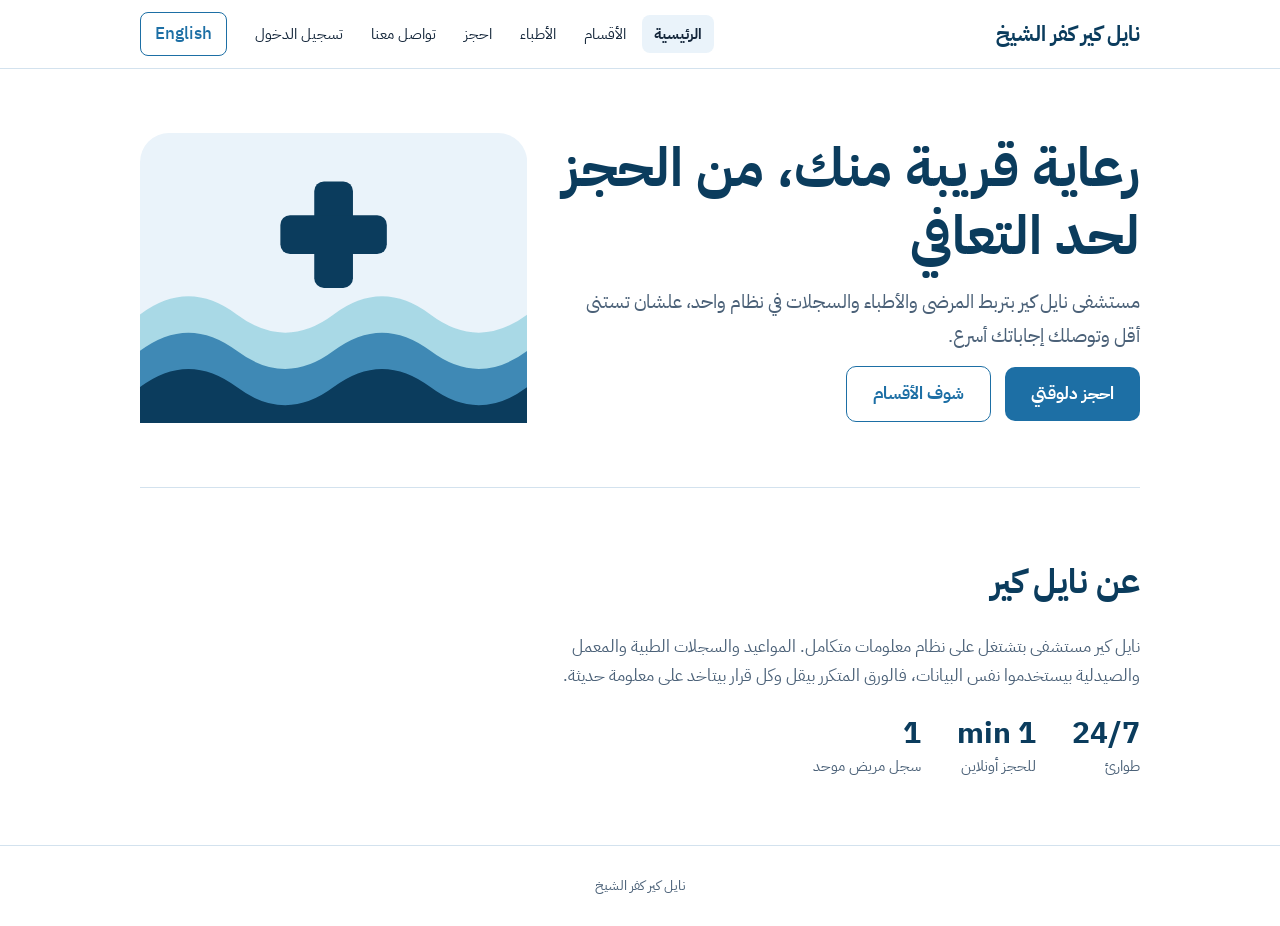
==== index.html @ 6cf1208d "Add files via upload frist commit" ====
<!DOCTYPE html>
<html lang="ar" dir="rtl">
<head>
<meta charset="utf-8">
<meta name="viewport" content="width=device-width, initial-scale=1, viewport-fit=cover">
<title>Home | NileCare Kafr El-Sheikh | نايل كير كفر الشيخ</title>
<link rel="preconnect" href="https://fonts.googleapis.com">
<link href="https://fonts.googleapis.com/css2?family=IBM+Plex+Sans+Arabic:wght@400;500;700&display=swap" rel="stylesheet">
<link rel="stylesheet" href="css/style.css">
</head>
<body>
<header><div class="bar">
<a class="logo" href="index.html" data-en="NileCare Kafr El-Sheikh" data-ar="نايل كير كفر الشيخ">نايل كير كفر الشيخ</a>
<nav>
<a href="index.html" aria-current="page" data-en="Home" data-ar="الرئيسية">الرئيسية</a>
<a href="departments.html" data-en="Departments" data-ar="الأقسام">الأقسام</a>
<a href="doctors.html" data-en="Doctors" data-ar="الأطباء">الأطباء</a>
<a href="book.html" data-en="Book" data-ar="احجز">احجز</a>
<a href="contact.html" data-en="Contact" data-ar="تواصل معنا">تواصل معنا</a>
<a href="login.html" data-en="Login" data-ar="تسجيل الدخول">تسجيل الدخول</a>
</nav>
<button id="lang" type="button">English</button>
</div></header>

<main>
<section id="home" class="hero">
<div>
<h1 data-en="Care you can reach, from booking to recovery" data-ar="رعاية قريبة منك، من الحجز لحد التعافي">رعاية قريبة منك، من الحجز لحد التعافي</h1>
<p data-en="NileCare Hospital connects patients, doctors, and records in one system, so you wait less and get answers faster." data-ar="مستشفى نايل كير بتربط المرضى والأطباء والسجلات في نظام واحد، علشان تستنى أقل وتوصلك إجاباتك أسرع.">مستشفى نايل كير بتربط المرضى والأطباء والسجلات في نظام واحد، علشان تستنى أقل وتوصلك إجاباتك أسرع.</p>
<a class="btn" href="book.html" data-en="Book now" data-ar="احجز دلوقتي">احجز دلوقتي</a>
<a class="btn ghost" href="departments.html" data-en="See our departments" data-ar="شوف الأقسام">شوف الأقسام</a>
</div>
<svg class="wave" viewBox="0 0 320 240" role="img" aria-label="Nile wave">
<rect width="320" height="240" rx="24" fill="var(--tint)"/>
<path d="M0 150 Q40 120 80 150 T160 150 T240 150 T320 150 V240 H0Z" fill="var(--aqua)" opacity=".6"/>
<path d="M0 180 Q40 150 80 180 T160 180 T240 180 T320 180 V240 H0Z" fill="var(--blue)" opacity=".75"/>
<path d="M0 210 Q40 180 80 210 T160 210 T240 210 T320 210 V240 H0Z" fill="var(--navy)"/>
<rect x="144" y="40" width="32" height="88" rx="8" fill="var(--navy)"/>
<rect x="116" y="68" width="88" height="32" rx="8" fill="var(--navy)"/>
</svg>
</section>

<section id="about">
<h2 data-en="About NileCare" data-ar="عن نايل كير">عن نايل كير</h2>
<p data-en="NileCare is a hospital that runs on an integrated information system. Appointments, medical records, labs, and pharmacy share the same data, which cuts duplicate paperwork and keeps every decision based on current information." data-ar="نايل كير مستشفى بتشتغل على نظام معلومات متكامل. المواعيد والسجلات الطبية والمعمل والصيدلية بيستخدموا نفس البيانات، فالورق المتكرر بيقل وكل قرار بيتاخد على معلومة حديثة.">نايل كير مستشفى بتشتغل على نظام معلومات متكامل. المواعيد والسجلات الطبية والمعمل والصيدلية بيستخدموا نفس البيانات، فالورق المتكرر بيقل وكل قرار بيتاخد على معلومة حديثة.</p>
<div class="facts">
<div><b>24/7</b><span data-en="Emergency" data-ar="طوارئ">طوارئ</span></div>
<div><b>1 min</b><span data-en="To book online" data-ar="للحجز أونلاين">للحجز أونلاين</span></div>
<div><b>1</b><span data-en="Shared patient record" data-ar="سجل مريض موحد">سجل مريض موحد</span></div>
</div>
</section>
</main>
<footer data-en="NileCare Kafr El-Sheikh" data-ar="نايل كير كفر الشيخ">نايل كير كفر الشيخ</footer>
<script src="js/main.js"></script>
</body>
</html>
---- css/style.css ----
:root{--ink:#14263A;--muted:#4B6178;--navy:#0B3C5D;--blue:#1D6FA5;--aqua:#7FC8D9;--tint:#EAF3FA;--bg:#FFFFFF;--line:#D3E2EE;
box-sizing:border-box;padding-top:env(safe-area-inset-top,0px);padding-bottom:env(safe-area-inset-bottom,0px)}
@media (prefers-color-scheme:dark){:root:not([data-theme="light"]){--ink:#E6EEF6;--muted:#9FB4C8;--navy:#9ED3EA;--blue:#5AAAD8;--aqua:#2D6F86;--tint:#12263A;--bg:#0C1824;--line:#223B52;color-scheme:dark}}
:root[data-theme="dark"]{--ink:#E6EEF6;--muted:#9FB4C8;--navy:#9ED3EA;--blue:#5AAAD8;--aqua:#2D6F86;--tint:#12263A;--bg:#0C1824;--line:#223B52;color-scheme:dark}
*{box-sizing:border-box}
html{scroll-behavior:smooth;scroll-padding-top:calc(72px + env(safe-area-inset-top,0px))}
body{margin:0;background:var(--bg);color:var(--ink);font-family:"IBM Plex Sans Arabic",system-ui,-apple-system,"Segoe UI",Tahoma,sans-serif;line-height:1.75;font-size:17px}
body::before{content:"";position:fixed;inset:0 0 auto;height:env(safe-area-inset-top,0px);background:var(--bg);z-index:10}
header{position:sticky;top:env(safe-area-inset-top,0px);z-index:11;background:var(--bg);border-bottom:1px solid var(--line)}
.bar{max-width:1040px;margin:auto;padding:12px 20px;display:flex;align-items:center;gap:16px;flex-wrap:wrap}
.logo{font-weight:700;font-size:21px;color:var(--navy);text-decoration:none;margin-inline-end:auto}
nav{display:flex;gap:4px;flex-wrap:wrap}
nav a{color:var(--ink);text-decoration:none;padding:6px 12px;border-radius:8px;font-size:15px}
nav a:hover,nav a:focus-visible{background:var(--tint)}
button,.btn{font:inherit;cursor:pointer}
#lang{border:1px solid var(--blue);background:transparent;color:var(--blue);padding:6px 14px;border-radius:8px;font-weight:500}
:focus-visible{outline:3px solid var(--blue);outline-offset:2px}
main{max-width:1040px;margin:auto;padding:0 20px}
section{padding:64px 0;border-bottom:1px solid var(--line)}
section:last-of-type{border-bottom:0}
h1{font-size:clamp(32px,6vw,54px);line-height:1.25;color:var(--navy);margin:0 0 16px;max-width:15em}
h2{font-size:clamp(25px,4vw,34px);color:var(--navy);margin:0 0 20px}
h3{margin:0 0 6px;font-size:19px;color:var(--navy)}
p{margin:0 0 14px;max-width:62ch;color:var(--muted)}
.hero{display:grid;grid-template-columns:1.2fr .8fr;gap:32px;align-items:center}
.hero p{font-size:19px}
.btn{display:inline-block;background:var(--blue);color:#fff;text-decoration:none;padding:12px 26px;border-radius:10px;font-weight:700;border:0}
.btn:hover{filter:brightness(1.08)}
.btn.ghost{background:transparent;color:var(--blue);border:1.5px solid var(--blue);margin-inline-start:10px}
.wave{width:100%;height:auto}
.list{display:grid;grid-template-columns:repeat(auto-fit,minmax(230px,1fr));gap:28px 36px}
.list div{border-inline-start:3px solid var(--aqua);padding-inline-start:16px}
.list p{margin:0}
.docs{display:grid;grid-template-columns:repeat(auto-fit,minmax(220px,1fr));gap:20px}
.doc{background:var(--tint);border-radius:14px;padding:22px}
.av{width:56px;height:56px;border-radius:50%;background:var(--navy);color:var(--bg);display:grid;place-items:center;font-weight:700;font-size:20px;margin-bottom:12px}
.doc p{margin:0;font-size:15px}
.note{font-size:14px;margin-top:16px}
.steps{padding:0;margin:0 0 24px;list-style:none;display:grid;gap:10px;max-width:46ch}
.steps li{background:var(--tint);padding:12px 16px;border-radius:10px;color:var(--ink)}
.facts{display:flex;gap:36px;flex-wrap:wrap;margin-top:24px}
.facts b{display:block;font-size:30px;color:var(--navy);line-height:1.2}
.facts span{color:var(--muted);font-size:15px}
.bookform{display:grid;gap:6px;max-width:440px}
.bookform input:not([type=radio]),.bookform select{font:inherit;padding:11px 14px;border:1px solid var(--line);border-radius:10px;background:var(--bg);color:var(--ink);width:100%}
.bookform [aria-invalid="true"]{border-color:var(--err)}
.bookform fieldset{border:0;padding:0;margin:6px 0 0}
.bookform legend{padding:0;margin-bottom:4px}
.radio{display:flex;gap:10px;align-items:center;padding:4px 0}
.radio input{width:auto;margin:0;accent-color:var(--blue)}
.err{color:var(--err);font-size:14px;margin:0 0 6px;max-width:none}
.note.bad{color:var(--err)}
:root{--err:#B3261E}
@media (prefers-color-scheme:dark){:root:not([data-theme="light"]){--err:#FF8A80}}
:root[data-theme="dark"]{--err:#FF8A80}
.login{display:grid;gap:8px;max-width:360px}
.login input{font:inherit;padding:11px 14px;border:1px solid var(--line);border-radius:10px;background:var(--bg);color:var(--ink);margin-bottom:8px}
.login .btn{margin-top:8px}
footer{padding:28px 20px;text-align:center;color:var(--muted);font-size:14px;border-top:1px solid var(--line)}
@media (max-width:760px){.hero{grid-template-columns:1fr}.wave{max-width:340px}.btn.ghost{margin:10px 0 0}}
@media (prefers-reduced-motion:reduce){html{scroll-behavior:auto}}
body{display:flex;flex-direction:column;min-height:100vh}
main{flex:1 0 auto;width:100%}
nav a[aria-current="page"]{background:var(--tint);font-weight:700}
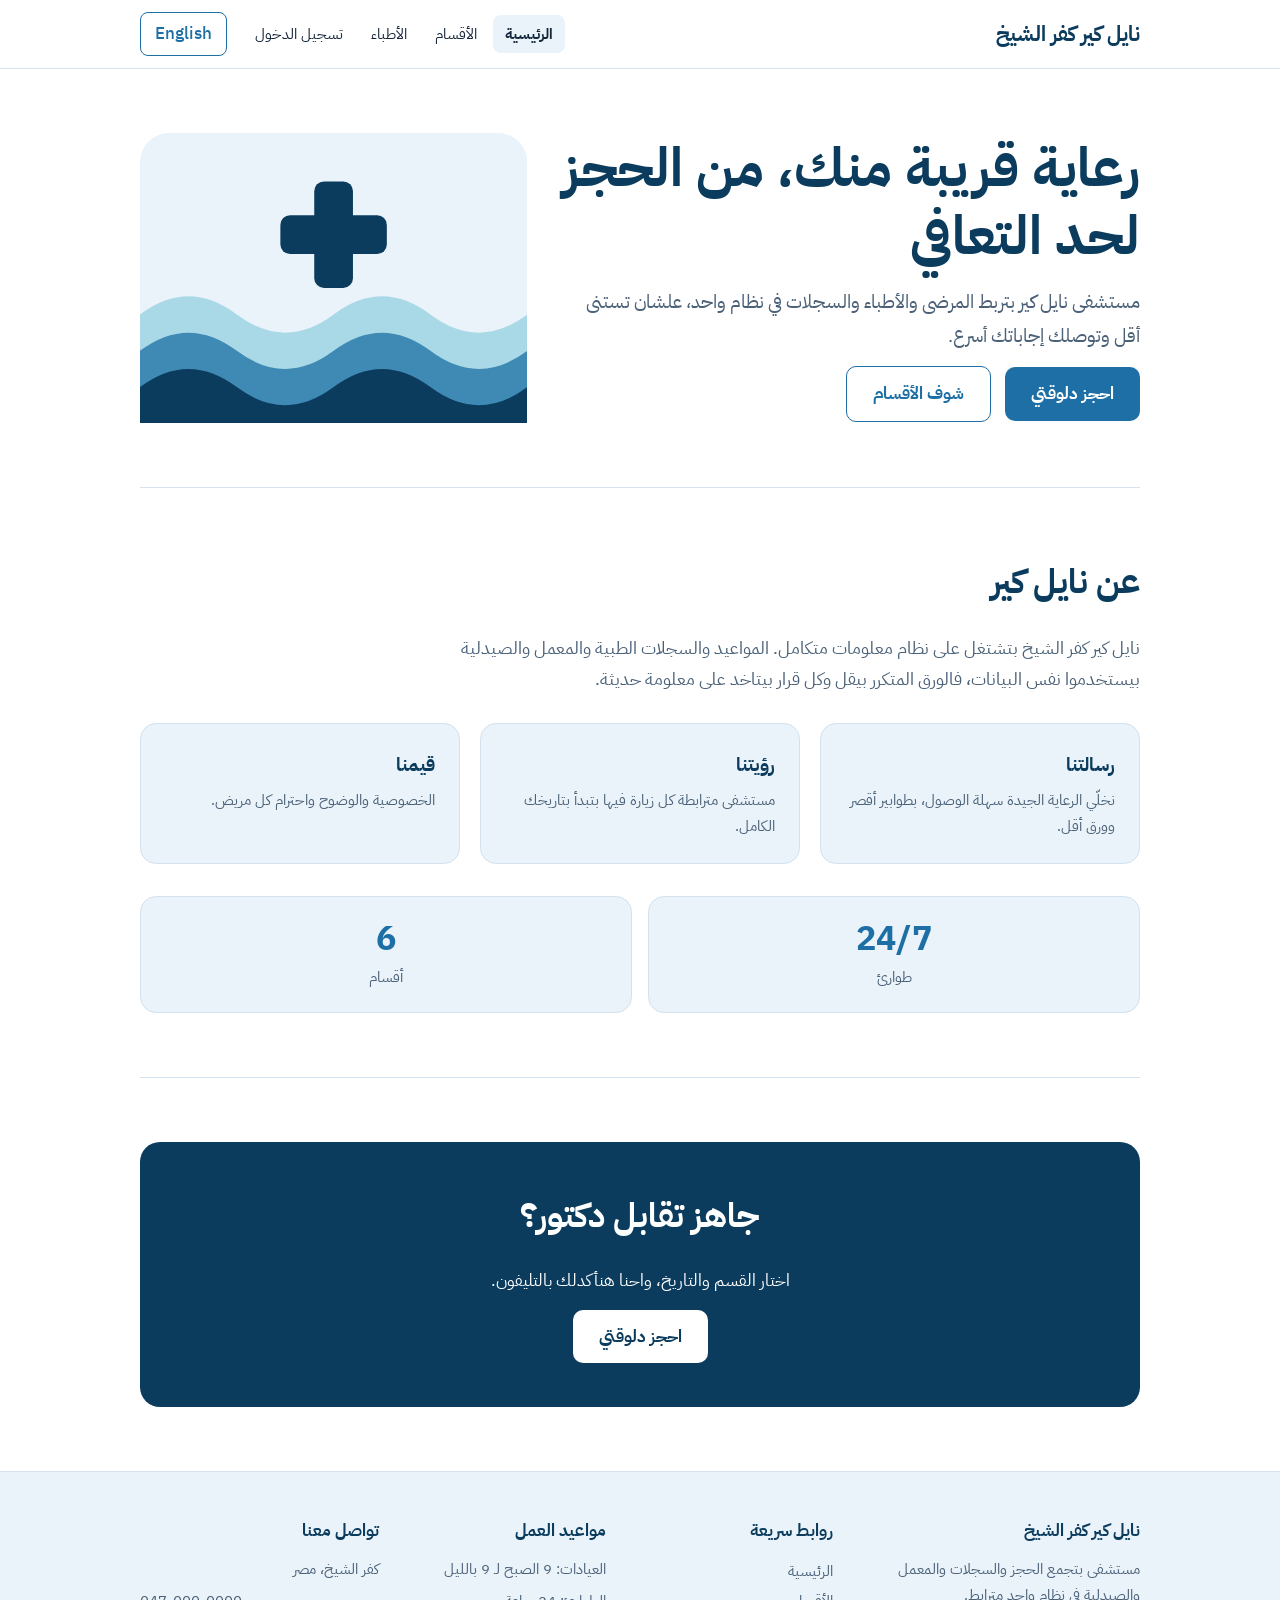
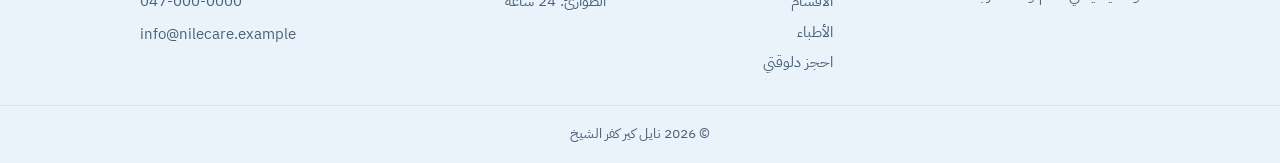
==== commit 0ce3967b: "update design" ====
--- a/index.html
+++ b/index.html
@@ -15,8 +15,6 @@
 <a href="index.html" aria-current="page" data-en="Home" data-ar="الرئيسية">الرئيسية</a>
 <a href="departments.html" data-en="Departments" data-ar="الأقسام">الأقسام</a>
 <a href="doctors.html" data-en="Doctors" data-ar="الأطباء">الأطباء</a>
-<a href="book.html" data-en="Book" data-ar="احجز">احجز</a>
-<a href="contact.html" data-en="Contact" data-ar="تواصل معنا">تواصل معنا</a>
 <a href="login.html" data-en="Login" data-ar="تسجيل الدخول">تسجيل الدخول</a>
 </nav>
 <button id="lang" type="button">English</button>
@@ -42,15 +40,38 @@
 
 <section id="about">
 <h2 data-en="About NileCare" data-ar="عن نايل كير">عن نايل كير</h2>
-<p data-en="NileCare is a hospital that runs on an integrated information system. Appointments, medical records, labs, and pharmacy share the same data, which cuts duplicate paperwork and keeps every decision based on current information." data-ar="نايل كير مستشفى بتشتغل على نظام معلومات متكامل. المواعيد والسجلات الطبية والمعمل والصيدلية بيستخدموا نفس البيانات، فالورق المتكرر بيقل وكل قرار بيتاخد على معلومة حديثة.">نايل كير مستشفى بتشتغل على نظام معلومات متكامل. المواعيد والسجلات الطبية والمعمل والصيدلية بيستخدموا نفس البيانات، فالورق المتكرر بيقل وكل قرار بيتاخد على معلومة حديثة.</p>
+<p class="lead" data-en="NileCare Kafr El-Sheikh runs on an integrated information system. Appointments, medical records, labs, and pharmacy share the same data, which cuts duplicate paperwork and keeps every decision based on current information." data-ar="نايل كير كفر الشيخ بتشتغل على نظام معلومات متكامل. المواعيد والسجلات الطبية والمعمل والصيدلية بيستخدموا نفس البيانات، فالورق المتكرر بيقل وكل قرار بيتاخد على معلومة حديثة.">نايل كير كفر الشيخ بتشتغل على نظام معلومات متكامل. المواعيد والسجلات الطبية والمعمل والصيدلية بيستخدموا نفس البيانات، فالورق المتكرر بيقل وكل قرار بيتاخد على معلومة حديثة.</p>
+<div class="cards">
+<div class="dept plain"><h3 data-en="Our mission" data-ar="رسالتنا">رسالتنا</h3><p data-en="Make quality care easy to reach, with shorter queues and less paperwork." data-ar="نخلّي الرعاية الجيدة سهلة الوصول، بطوابير أقصر وورق أقل.">نخلّي الرعاية الجيدة سهلة الوصول، بطوابير أقصر وورق أقل.</p></div>
+<div class="dept plain"><h3 data-en="Our vision" data-ar="رؤيتنا">رؤيتنا</h3><p data-en="A connected hospital where every visit starts with your full history." data-ar="مستشفى مترابطة كل زيارة فيها بتبدأ بتاريخك الكامل.">مستشفى مترابطة كل زيارة فيها بتبدأ بتاريخك الكامل.</p></div>
+<div class="dept plain"><h3 data-en="Our values" data-ar="قيمنا">قيمنا</h3><p data-en="Privacy, clarity, and respect for every patient." data-ar="الخصوصية والوضوح واحترام كل مريض.">الخصوصية والوضوح واحترام كل مريض.</p></div>
+</div>
 <div class="facts">
 <div><b>24/7</b><span data-en="Emergency" data-ar="طوارئ">طوارئ</span></div>
-<div><b>1 min</b><span data-en="To book online" data-ar="للحجز أونلاين">للحجز أونلاين</span></div>
-<div><b>1</b><span data-en="Shared patient record" data-ar="سجل مريض موحد">سجل مريض موحد</span></div>
+<div><b>6</b><span data-en="Departments" data-ar="أقسام">أقسام</span></div>
 </div>
 </section>
+<section class="cta">
+<h2 data-en="Ready to see a doctor?" data-ar="جاهز تقابل دكتور؟">جاهز تقابل دكتور؟</h2>
+<p data-en="Pick a department and a date. We confirm by phone." data-ar="اختار القسم والتاريخ، واحنا هنأكدلك بالتليفون.">اختار القسم والتاريخ، واحنا هنأكدلك بالتليفون.</p>
+<a class="btn" href="book.html" data-en="Book now" data-ar="احجز دلوقتي">احجز دلوقتي</a>
+</section>
 </main>
-<footer data-en="NileCare Kafr El-Sheikh" data-ar="نايل كير كفر الشيخ">نايل كير كفر الشيخ</footer>
+<footer class="site-footer">
+<div class="fgrid">
+<div><h3 data-en="NileCare Kafr El-Sheikh" data-ar="نايل كير كفر الشيخ">نايل كير كفر الشيخ</h3>
+<p data-en="A hospital that keeps booking, records, labs, and pharmacy in one connected system." data-ar="مستشفى بتجمع الحجز والسجلات والمعمل والصيدلية في نظام واحد مترابط.">مستشفى بتجمع الحجز والسجلات والمعمل والصيدلية في نظام واحد مترابط.</p></div>
+<div><h3 data-en="Quick links" data-ar="روابط سريعة">روابط سريعة</h3>
+<a href="index.html" data-en="Home" data-ar="الرئيسية">الرئيسية</a><a href="departments.html" data-en="Departments" data-ar="الأقسام">الأقسام</a><a href="doctors.html" data-en="Doctors" data-ar="الأطباء">الأطباء</a><a href="book.html" data-en="Book now" data-ar="احجز دلوقتي">احجز دلوقتي</a></div>
+<div><h3 data-en="Working hours" data-ar="مواعيد العمل">مواعيد العمل</h3>
+<p data-en="Clinics: 9 AM to 9 PM" data-ar="العيادات: 9 الصبح لـ 9 بالليل">العيادات: 9 الصبح لـ 9 بالليل</p>
+<p data-en="Emergency: 24 hours" data-ar="الطوارئ: 24 ساعة">الطوارئ: 24 ساعة</p></div>
+<div><h3 data-en="Contact" data-ar="تواصل معنا">تواصل معنا</h3>
+<p data-en="Kafr El-Sheikh, Egypt" data-ar="كفر الشيخ، مصر">كفر الشيخ، مصر</p>
+<p dir="ltr">047-000-0000</p><p dir="ltr">info@nilecare.example</p></div>
+</div>
+<div class="fbar"><span data-en="© 2026 NileCare Kafr El-Sheikh" data-ar="© 2026 نايل كير كفر الشيخ">© 2026 نايل كير كفر الشيخ</span></div>
+</footer>
 <script src="js/main.js"></script>
 </body>
 </html>
--- a/css/style.css
+++ b/css/style.css
@@ -62,3 +62,54 @@
 body{display:flex;flex-direction:column;min-height:100vh}
 main{flex:1 0 auto;width:100%}
 nav a[aria-current="page"]{background:var(--tint);font-weight:700}
+
+.lead{font-size:18px;margin-bottom:28px}
+.cards{display:grid;grid-template-columns:repeat(auto-fit,minmax(250px,1fr));gap:20px}
+.dept{display:block;background:var(--tint);border:1px solid var(--line);border-radius:16px;padding:24px;text-decoration:none;color:inherit;transition:transform .2s,border-color .2s}
+a.dept:hover,a.dept:focus-visible{transform:translateY(-3px);border-color:var(--blue)}
+.dept p{margin:0 0 12px;font-size:15px}
+.dept.plain p{margin:0}
+.ic{display:grid;place-items:center;width:52px;height:52px;border-radius:14px;background:var(--bg);font-size:26px;margin-bottom:14px}
+.more{color:var(--blue);font-weight:700;font-size:15px}
+.dcard{background:var(--bg);border:1px solid var(--line);border-radius:16px;padding:26px 22px;text-align:center;display:flex;flex-direction:column;align-items:center}
+.dcard .av{width:84px;height:84px;font-size:32px;margin:0 0 14px}
+.dcard p{margin:0 0 4px;font-size:15px}
+.badge{display:inline-block;background:var(--tint);color:var(--blue);padding:2px 14px;border-radius:99px;font-size:14px;font-weight:500;margin:6px 0 12px}
+.dcard .btn{margin-top:14px;padding:9px 20px;font-size:15px}
+.cta{background:var(--navy);border:0;border-radius:20px;padding:44px 28px;text-align:center;margin:64px 0}
+.cta h2{color:var(--bg)}
+.cta p{color:var(--bg);margin-inline:auto}
+.cta .btn{background:var(--bg);color:var(--navy)}
+.auth{display:grid;grid-template-columns:1fr 1fr;border:1px solid var(--line);border-radius:20px;overflow:hidden;max-width:880px;margin:auto}
+.auth-side{background:var(--navy);color:var(--bg);padding:40px 32px}
+.auth-side h2{color:var(--bg)}
+.auth-side ul{list-style:none;padding:0;margin:20px 0 0;display:grid;gap:12px}
+.auth-side li{position:relative;padding-inline-start:28px}
+.auth-side li::before{content:"\2713";position:absolute;inset-inline-start:0;font-weight:700}
+.auth-card{padding:40px 32px}
+.auth-card .login{max-width:none}
+.auth-card .btn{width:100%;margin-top:12px}
+.auth-card a{color:var(--blue)}
+.site-footer{padding:0;text-align:start;background:var(--tint);color:var(--ink);margin-top:0}
+.fgrid{max-width:1040px;margin:auto;padding:44px 20px 28px;display:grid;grid-template-columns:1.4fr 1fr 1fr 1.2fr;gap:28px}
+.site-footer h3{font-size:17px;margin-bottom:10px}
+.site-footer p{margin:0 0 6px;font-size:15px}
+.site-footer a{display:block;color:var(--muted);text-decoration:none;padding:2px 0;font-size:15px}
+.site-footer a:hover{color:var(--blue)}
+.fbar{border-top:1px solid var(--line);text-align:center;padding:16px 20px;font-size:14px;color:var(--muted)}
+@media (max-width:760px){.auth{grid-template-columns:1fr}.fgrid{grid-template-columns:1fr 1fr}}
+@media (max-width:480px){.fgrid{grid-template-columns:1fr}}
+
+:root{--deep:#0B3C5D}
+@media (prefers-color-scheme:dark){:root:not([data-theme="light"]){--deep:#143550}}
+:root[data-theme="dark"]{--deep:#143550}
+.cta{background:var(--deep)}
+.cta h2,.cta p{color:#fff}
+.cta .btn{background:#fff;color:#0B3C5D}
+.auth-side{background:var(--deep);color:#fff}
+.auth-side h2{color:#fff}
+.auth-card .bookform{max-width:none}
+.facts{display:grid;grid-template-columns:repeat(auto-fit,minmax(150px,1fr));gap:16px;margin-top:32px}
+.facts>div{background:var(--tint);border:1px solid var(--line);border-radius:16px;padding:22px 12px;text-align:center}
+.facts b{font-size:34px;color:var(--blue)}
+.facts span{display:block;margin-top:4px}
